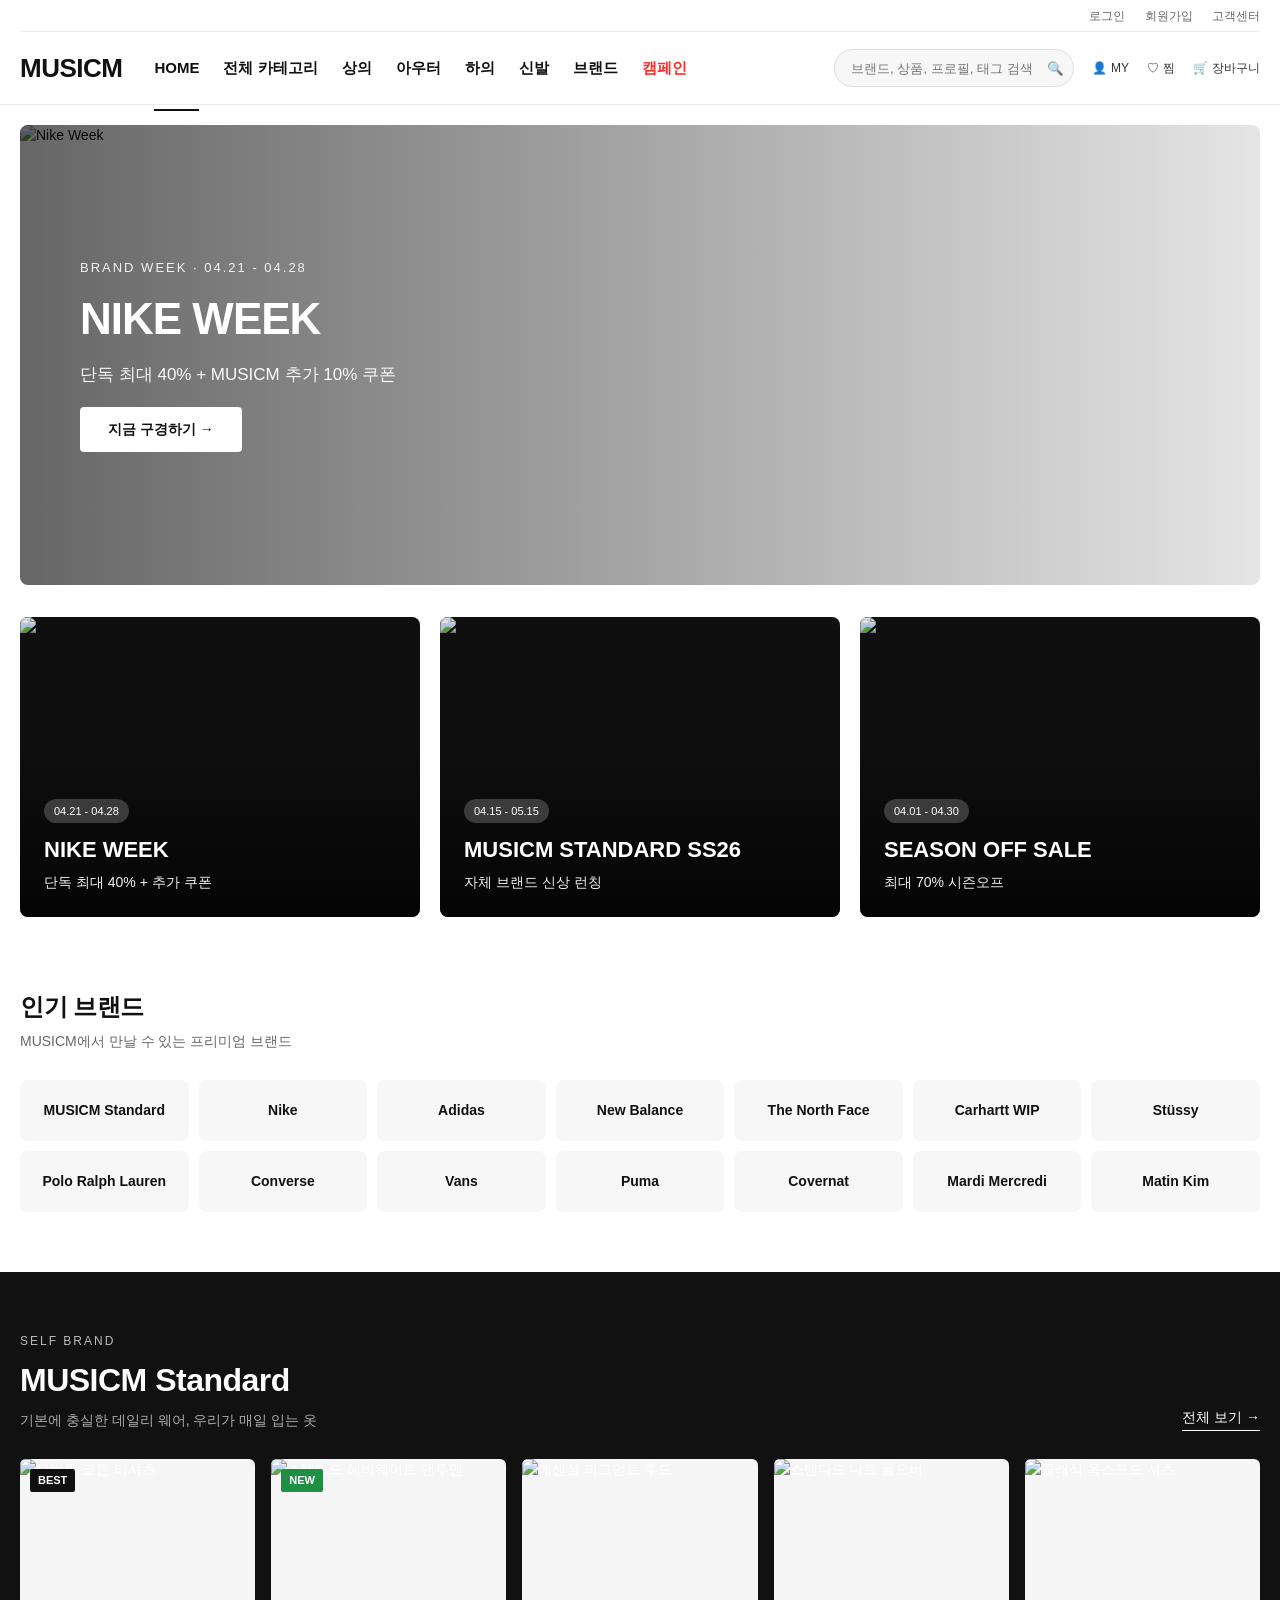
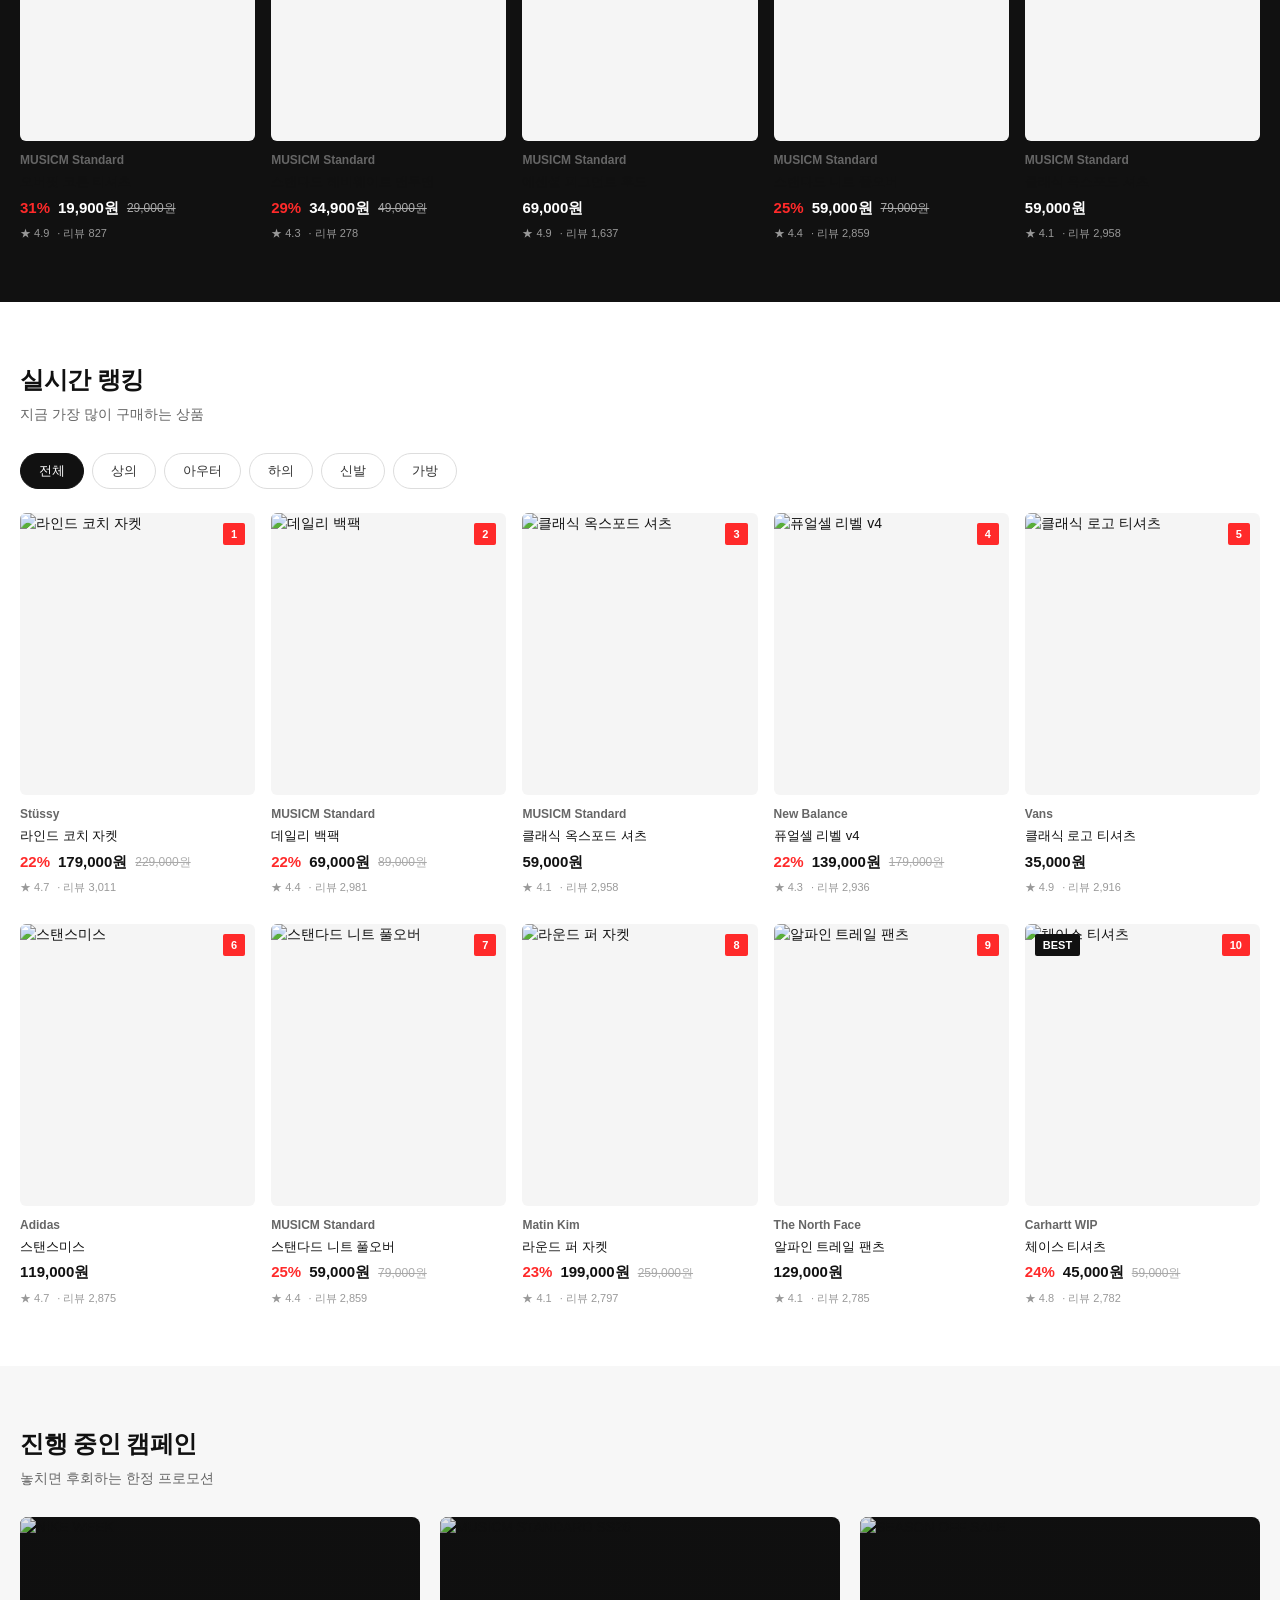
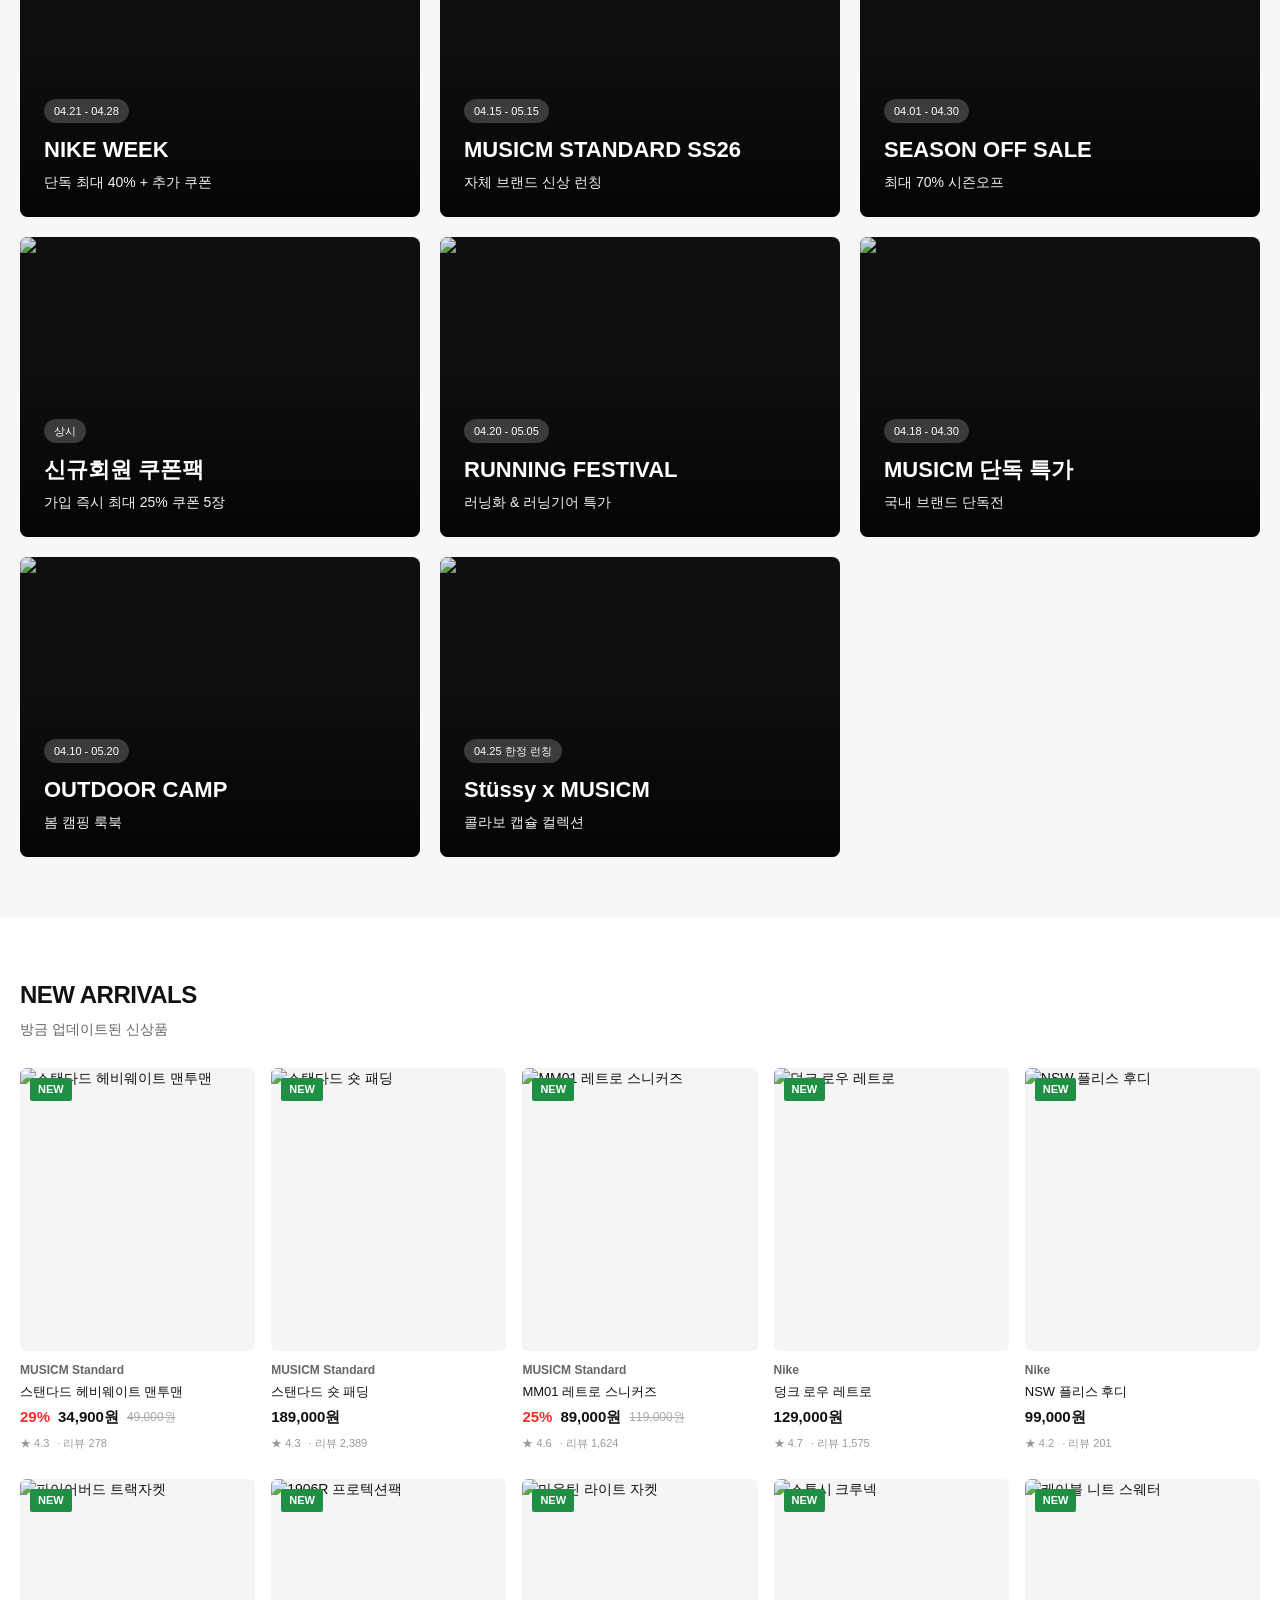
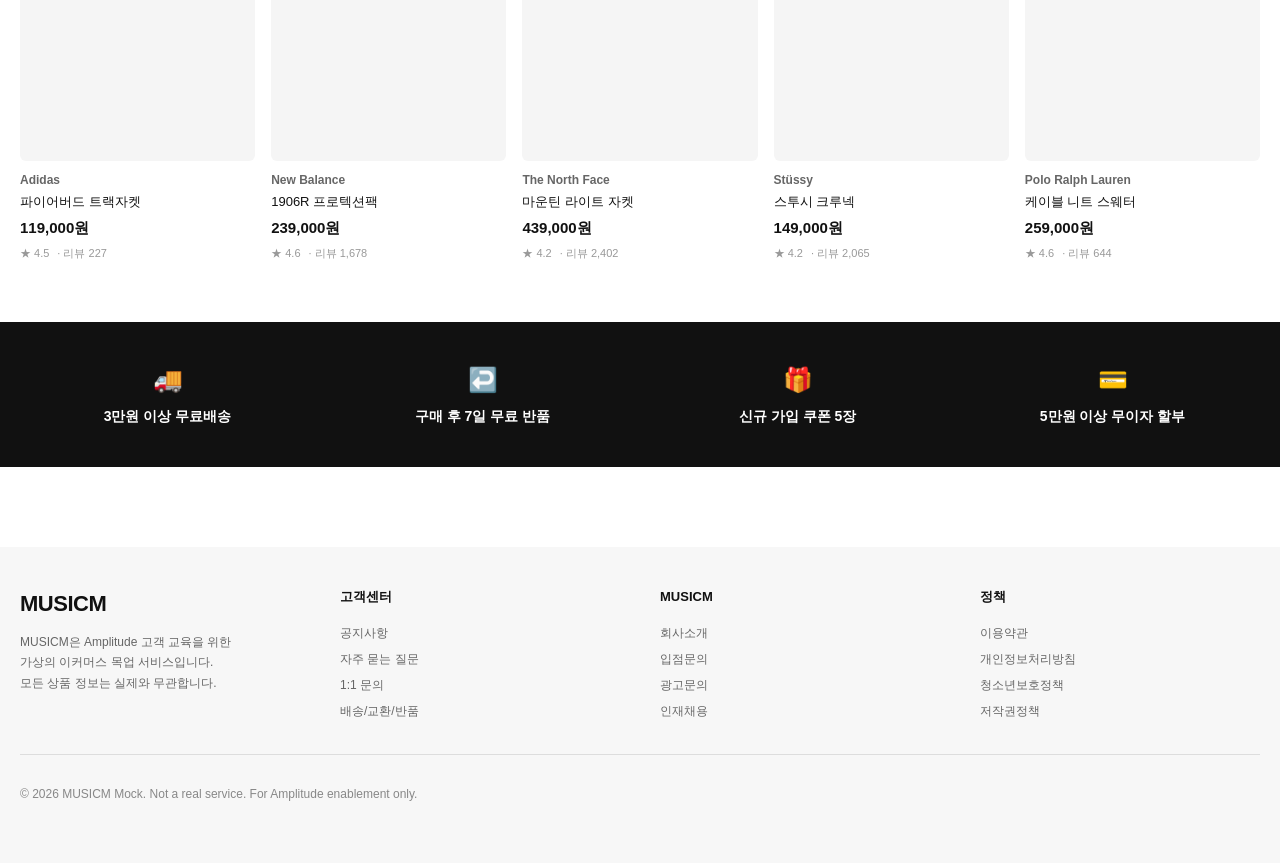
==== index.html @ 4f0309f0 "Initial commit: MUSICM mockup e-commerce site" ====
<!doctype html>
<html lang="ko">
<head>
  <meta charset="utf-8"/>
  <meta name="viewport" content="width=device-width, initial-scale=1"/>
  <title>MUSICM — 스타일을 연주하다</title>
  <link rel="stylesheet" href="css/style.css"/>
  <script src="js/purify.min.js"></script>
  <script src="js/amplitude-config.js"></script>
  <script type="module" src="js/amplitude.js"></script>
</head>
<body>
  <header class="site-header"></header>

  <main>
    <!-- Hero carousel -->
    <section style="padding: 20px 0;">
      <div class="container-wide">
        <a href="campaign.html?id=nike-week" class="hero-banner" style="display:block;" onclick="AMP.track('[Home] Hero Banner Clicked', {campaign_id: 'nike-week'});">
          <img src="https://images.unsplash.com/photo-1556906781-9a412961c28c?w=1800&q=75" alt="Nike Week"/>
          <div class="overlay">
            <div>
              <div style="font-size:13px; letter-spacing:2px; opacity:0.9; margin-bottom:8px;">BRAND WEEK · 04.21 - 04.28</div>
              <h2>NIKE WEEK</h2>
              <p>단독 최대 40% + MUSICM 추가 10% 쿠폰</p>
              <span class="btn-cta">지금 구경하기 →</span>
            </div>
          </div>
        </a>
      </div>
    </section>

    <!-- Small banners -->
    <section style="padding: 12px 0;">
      <div class="container-wide">
        <div class="campaign-grid" id="topCampaigns"></div>
      </div>
    </section>

    <!-- Brand Strip -->
    <section class="section">
      <div class="container-wide">
        <h3>인기 브랜드</h3>
        <p class="section-sub">MUSICM에서 만날 수 있는 프리미엄 브랜드</p>
        <div class="brand-strip" id="brandStrip"></div>
      </div>
    </section>

    <!-- MUSICM Standard -->
    <section class="section" style="background:#111; color:#fff;">
      <div class="container-wide">
        <div style="display:flex; justify-content:space-between; align-items:end; margin-bottom:28px;">
          <div>
            <div style="font-size:12px; letter-spacing:2px; opacity:0.7;">SELF BRAND</div>
            <h3 style="color:#fff; margin-top:6px; font-size:32px;">MUSICM Standard</h3>
            <p class="section-sub" style="color:#aaa; margin:0;">기본에 충실한 데일리 웨어, 우리가 매일 입는 옷</p>
          </div>
          <a href="brand.html?id=musicm-standard" style="color:#fff; border-bottom:1px solid #fff; padding-bottom:2px;">전체 보기 →</a>
        </div>
        <div class="product-grid" id="standardGrid"></div>
      </div>
    </section>

    <!-- Best (랭킹) -->
    <section class="section">
      <div class="container-wide">
        <h3>실시간 랭킹</h3>
        <p class="section-sub">지금 가장 많이 구매하는 상품</p>
        <div class="chip-row">
          <button class="chip active" data-rank="all">전체</button>
          <button class="chip" data-rank="top">상의</button>
          <button class="chip" data-rank="outer">아우터</button>
          <button class="chip" data-rank="bottom">하의</button>
          <button class="chip" data-rank="shoes">신발</button>
          <button class="chip" data-rank="bag">가방</button>
        </div>
        <div class="product-grid" id="rankGrid"></div>
      </div>
    </section>

    <!-- Campaigns -->
    <section class="section" style="background:#f7f7f7;">
      <div class="container-wide">
        <h3>진행 중인 캠페인</h3>
        <p class="section-sub">놓치면 후회하는 한정 프로모션</p>
        <div class="campaign-grid" id="campaignsGrid"></div>
      </div>
    </section>

    <!-- New Arrivals -->
    <section class="section">
      <div class="container-wide">
        <h3>NEW ARRIVALS</h3>
        <p class="section-sub">방금 업데이트된 신상품</p>
        <div class="product-grid" id="newGrid"></div>
      </div>
    </section>

    <!-- Benefit strip -->
    <section style="padding:40px 0; background:#111; color:#fff;">
      <div class="container-wide" style="display:grid; grid-template-columns:repeat(4,1fr); gap:20px; text-align:center;">
        <div><div style="font-size:24px;">🚚</div><div style="font-weight:700; margin-top:8px;">3만원 이상 무료배송</div></div>
        <div><div style="font-size:24px;">↩️</div><div style="font-weight:700; margin-top:8px;">구매 후 7일 무료 반품</div></div>
        <div><div style="font-size:24px;">🎁</div><div style="font-weight:700; margin-top:8px;">신규 가입 쿠폰 5장</div></div>
        <div><div style="font-size:24px;">💳</div><div style="font-weight:700; margin-top:8px;">5만원 이상 무이자 할부</div></div>
      </div>
    </section>
  </main>

  <footer class="site-footer"></footer>

  <script>window.__navActive = 'home';</script>
  <script src="js/data.js"></script>
  <script src="js/common.js"></script>
  <script>
    // Top small campaigns (3 featured)
    const topCamps = CAMPAIGNS.slice(0, 3);
    const topCampHTML = topCamps.map(c => `
      <a href="campaign.html?id=${esc(c.id)}" class="campaign-card" onclick="AMP.track('[Home] Top Campaign Clicked', {campaign_id: '${esc(c.id)}', title: '${esc(c.title)}'});">
        <img src="${esc(c.hero)}" alt="${esc(c.title)}"/>
        <div class="content">
          <span class="period-tag">${esc(c.period)}</span>
          <h4>${esc(c.title)}</h4>
          <p>${esc(c.subtitle)}</p>
        </div>
      </a>
    `).join('');
    setSafeHTML(document.getElementById('topCampaigns'), topCampHTML);

    // Brand strip
    const brandHTML = BRANDS.map(b => `
      <a href="brand.html?id=${esc(b.id)}" class="brand-chip" onclick="AMP.track('[Home] Brand Chip Clicked', {brand_id: '${esc(b.id)}', brand_name: '${esc(b.name)}'});">${esc(b.name)}</a>
    `).join('');
    setSafeHTML(document.getElementById('brandStrip'), brandHTML);

    // MUSICM Standard picks
    const standard = getProductsByBrand('musicm-standard').slice(0, 5);
    setSafeHTML(document.getElementById('standardGrid'), standard.map(productCardHTML).join(''));

    // Ranking grid with chip filter
    function renderRank(catId) {
      let list = [...PRODUCTS];
      if (catId && catId !== 'all') list = list.filter(p => p.category === catId);
      list = list.sort((a,b) => b.reviews - a.reviews).slice(0, 10);
      const html = list.map((p, i) => {
        const card = productCardHTML(p);
        return card.replace('<div class="thumb">', `<div class="thumb"><span class="badge" style="top:10px; right:10px; left:auto; background:#ff2a2a;">${i+1}</span>`);
      }).join('');
      setSafeHTML(document.getElementById('rankGrid'), html);
    }
    renderRank('all');
    document.querySelectorAll('.chip[data-rank]').forEach(chip => {
      chip.addEventListener('click', () => {
        document.querySelectorAll('.chip[data-rank]').forEach(c => c.classList.remove('active'));
        chip.classList.add('active');
        renderRank(chip.dataset.rank);
        AMP.track('[Home] Ranking Tab Changed', { category: chip.dataset.rank });
      });
    });

    // Product card click delegation by section
    function delegateProductClicks(containerId, eventName, extra = {}) {
      const el = document.getElementById(containerId);
      if (!el) return;
      el.addEventListener('click', (e) => {
        const card = e.target.closest('.product-card');
        if (!card) return;
        const m = (card.getAttribute('href') || '').match(/id=(\d+)/);
        if (!m) return;
        const pid = Number(m[1]);
        const p = getProduct(pid);
        AMP.track(eventName, { product_id: pid, brand: p && getBrand(p.brandId)?.name, ...extra });
      });
    }
    delegateProductClicks('rankGrid', '[Home] Ranking Product Clicked');
    delegateProductClicks('standardGrid', '[Home] Standard Product Clicked');
    delegateProductClicks('newGrid', '[Home] New Arrival Clicked');

    // Campaigns
    setSafeHTML(document.getElementById('campaignsGrid'), CAMPAIGNS.map(c => `
      <a href="campaign.html?id=${esc(c.id)}" class="campaign-card" onclick="AMP.track('[Home] Campaign Card Clicked', {campaign_id: '${esc(c.id)}', title: '${esc(c.title)}'});">
        <img src="${esc(c.hero)}" alt="${esc(c.title)}"/>
        <div class="content">
          <span class="period-tag">${esc(c.period)}</span>
          <h4>${esc(c.title)}</h4>
          <p>${esc(c.subtitle)}</p>
        </div>
      </a>
    `).join(''));

    // New arrivals (badge=NEW)
    const news = PRODUCTS.filter(p => p.badge === 'NEW').slice(0, 10);
    setSafeHTML(document.getElementById('newGrid'), news.map(productCardHTML).join(''));
  </script>
</body>
</html>
---- css/style.css ----
:root {
  --color-ink: #111;
  --color-sub: #666;
  --color-line: #eaeaea;
  --color-bg: #fff;
  --color-soft: #f7f7f7;
  --color-accent: #ff2a2a;
  --color-brand: #111;
}

* { box-sizing: border-box; }
html, body {
  margin: 0;
  padding: 0;
  font-family: 'Pretendard', -apple-system, BlinkMacSystemFont, 'Apple SD Gothic Neo', 'Noto Sans KR', 'Segoe UI', Roboto, sans-serif;
  color: var(--color-ink);
  background: #fff;
  -webkit-font-smoothing: antialiased;
  font-size: 14px;
  line-height: 1.5;
}

a { color: inherit; text-decoration: none; }
button { font-family: inherit; cursor: pointer; border: 0; background: none; color: inherit; }
img { display: block; max-width: 100%; }
input, textarea, select { font-family: inherit; }

/* Layout */
.container { max-width: 1280px; margin: 0 auto; padding: 0 20px; }
.container-wide { max-width: 1440px; margin: 0 auto; padding: 0 20px; }

/* Header */
.site-header { border-bottom: 1px solid var(--color-line); background: #fff; position: sticky; top: 0; z-index: 100; }
.header-top { display: flex; justify-content: space-between; align-items: center; height: 32px; font-size: 12px; color: var(--color-sub); border-bottom: 1px solid var(--color-line); }
.header-top a { margin-left: 16px; }
.header-top a:hover { color: var(--color-ink); }
.header-main { display: flex; align-items: center; gap: 32px; height: 72px; }
.logo { font-weight: 900; font-size: 26px; letter-spacing: -0.5px; color: #111; }
.logo span { color: #111; }
.gnb { display: flex; gap: 24px; font-weight: 600; font-size: 15px; flex: 1; }
.gnb a { padding: 10px 0; position: relative; }
.gnb a:hover { color: var(--color-accent); }
.gnb a.active::after { content: ''; position: absolute; left: 0; right: 0; bottom: -22px; height: 2px; background: #111; }
.header-actions { display: flex; align-items: center; gap: 18px; font-size: 13px; }
.search-box { position: relative; }
.search-box input { width: 240px; height: 38px; border: 1px solid #ddd; border-radius: 999px; padding: 0 40px 0 16px; background: #f7f7f7; transition: 0.2s; }
.search-box input:focus { outline: none; border-color: #111; background: #fff; }
.search-box button { position: absolute; right: 4px; top: 4px; width: 30px; height: 30px; display: flex; align-items: center; justify-content: center; }
.icon-btn { display: inline-flex; align-items: center; gap: 4px; color: #333; font-size: 12px; position: relative; }
.icon-btn:hover { color: var(--color-accent); }
.cart-count { position: absolute; top: -4px; right: -8px; background: var(--color-accent); color: #fff; font-size: 10px; font-weight: 700; min-width: 16px; height: 16px; border-radius: 8px; padding: 0 4px; display: flex; align-items: center; justify-content: center; }

/* Hero / Banner */
.hero-banner { position: relative; overflow: hidden; border-radius: 8px; }
.hero-banner img { width: 100%; height: 460px; object-fit: cover; }
.hero-banner .overlay { position: absolute; inset: 0; background: linear-gradient(to right, rgba(0,0,0,0.6), rgba(0,0,0,0.1)); display: flex; align-items: center; padding: 0 60px; color: #fff; }
.hero-banner h2 { font-size: 44px; font-weight: 900; margin: 0 0 10px; letter-spacing: -1px; }
.hero-banner p { font-size: 17px; margin: 0 0 20px; opacity: 0.95; }
.hero-banner .btn-cta { display: inline-block; background: #fff; color: #111; padding: 12px 28px; font-weight: 700; border-radius: 4px; }

/* Section */
.section { padding: 60px 0; }
.section h3 { font-size: 24px; font-weight: 800; margin: 0 0 6px; letter-spacing: -0.5px; }
.section p.section-sub { color: var(--color-sub); margin: 0 0 28px; }

/* Product Grid */
.product-grid { display: grid; grid-template-columns: repeat(5, 1fr); gap: 28px 16px; }
.product-grid-4 { display: grid; grid-template-columns: repeat(4, 1fr); gap: 28px 16px; }
@media (max-width: 1024px) {
  .product-grid { grid-template-columns: repeat(3, 1fr); }
  .product-grid-4 { grid-template-columns: repeat(3, 1fr); }
}
@media (max-width: 640px) {
  .product-grid, .product-grid-4 { grid-template-columns: repeat(2, 1fr); gap: 20px 10px; }
}

.product-card { position: relative; display: block; }
.product-card .thumb { position: relative; width: 100%; aspect-ratio: 5/6; overflow: hidden; border-radius: 6px; background: #f5f5f5; }
.product-card .thumb img { width: 100%; height: 100%; object-fit: cover; transition: opacity .3s; }
.product-card .thumb img.hover { position: absolute; inset: 0; opacity: 0; }
.product-card:hover .thumb img.hover { opacity: 1; }
.product-card .badge { position: absolute; top: 10px; left: 10px; background: #111; color: #fff; font-size: 11px; font-weight: 700; padding: 3px 8px; border-radius: 2px; z-index: 2; }
.product-card .badge.sale { background: var(--color-accent); }
.product-card .badge.new { background: #1f8f44; }
.product-card .brand-name { font-size: 12px; color: #666; margin-top: 10px; font-weight: 600; }
.product-card .name { font-size: 13px; margin-top: 4px; line-height: 1.35; color: #111; display: -webkit-box; -webkit-line-clamp: 2; -webkit-box-orient: vertical; overflow: hidden; }
.product-card .price-row { margin-top: 6px; display: flex; align-items: center; gap: 8px; }
.product-card .discount { color: var(--color-accent); font-weight: 800; font-size: 15px; }
.product-card .price { font-weight: 700; font-size: 15px; }
.product-card .price-orig { color: #aaa; text-decoration: line-through; font-size: 12px; }
.product-card .meta { display: flex; gap: 8px; font-size: 11px; color: #999; margin-top: 6px; }

/* Buttons */
.btn { display: inline-flex; align-items: center; justify-content: center; padding: 12px 24px; font-weight: 700; border-radius: 4px; transition: 0.15s; }
.btn-primary { background: #111; color: #fff; }
.btn-primary:hover { background: #333; }
.btn-outline { background: #fff; color: #111; border: 1px solid #ddd; }
.btn-outline:hover { border-color: #111; }
.btn-accent { background: var(--color-accent); color: #fff; }
.btn-block { width: 100%; }
.btn-lg { padding: 16px 28px; font-size: 16px; }

/* Forms */
.form-group { margin-bottom: 16px; }
.form-group label { display: block; font-size: 13px; font-weight: 600; margin-bottom: 6px; color: #333; }
.form-control { width: 100%; height: 48px; padding: 0 14px; border: 1px solid #ddd; border-radius: 4px; font-size: 14px; background: #fff; }
.form-control:focus { outline: none; border-color: #111; }
textarea.form-control { height: auto; padding: 12px 14px; resize: vertical; min-height: 100px; }

/* Auth layouts */
.auth-wrap { max-width: 420px; margin: 60px auto; padding: 0 20px; }
.auth-wrap h1 { font-size: 28px; font-weight: 900; text-align: center; margin-bottom: 36px; }

/* Breadcrumb */
.breadcrumb { font-size: 12px; color: #888; padding: 16px 0; }
.breadcrumb a:hover { color: #111; }
.breadcrumb span + span::before { content: ' > '; margin: 0 6px; color: #ccc; }

/* Footer */
.site-footer { margin-top: 80px; padding: 40px 0 60px; background: #f7f7f7; font-size: 12px; color: #666; }
.site-footer .footer-grid { display: grid; grid-template-columns: repeat(4, 1fr); gap: 40px; margin-bottom: 30px; }
.site-footer h5 { font-size: 13px; font-weight: 700; color: #111; margin: 0 0 14px; }
.site-footer a { display: block; padding: 4px 0; color: #666; }
.site-footer a:hover { color: #111; }
.site-footer .copyright { padding-top: 30px; border-top: 1px solid #ddd; color: #888; }

/* Category chips */
.chip-row { display: flex; gap: 8px; flex-wrap: wrap; margin-bottom: 24px; }
.chip { padding: 8px 18px; border: 1px solid #ddd; border-radius: 999px; font-size: 13px; background: #fff; color: #333; cursor: pointer; }
.chip.active { background: #111; color: #fff; border-color: #111; }
.chip:hover { border-color: #111; }

/* Brand cards on home */
.brand-strip { display: grid; grid-template-columns: repeat(7, 1fr); gap: 10px; }
@media (max-width: 900px) { .brand-strip { grid-template-columns: repeat(4, 1fr); } }
.brand-chip { background: #f7f7f7; padding: 20px 10px; text-align: center; border-radius: 8px; font-weight: 700; font-size: 14px; transition: 0.2s; }
.brand-chip:hover { background: #111; color: #fff; }

/* Campaign cards */
.campaign-grid { display: grid; grid-template-columns: repeat(3, 1fr); gap: 20px; }
@media (max-width: 900px) { .campaign-grid { grid-template-columns: repeat(2, 1fr); } }
@media (max-width: 640px) { .campaign-grid { grid-template-columns: 1fr; } }
.campaign-card { position: relative; border-radius: 8px; overflow: hidden; aspect-ratio: 4/3; background: #111; display: block; }
.campaign-card img { width: 100%; height: 100%; object-fit: cover; transition: transform .4s; }
.campaign-card:hover img { transform: scale(1.04); }
.campaign-card .content { position: absolute; inset: 0; padding: 24px; color: #fff; display: flex; flex-direction: column; justify-content: flex-end; background: linear-gradient(to top, rgba(0,0,0,0.75), rgba(0,0,0,0.1) 60%); }
.campaign-card h4 { font-size: 22px; font-weight: 900; margin: 0 0 6px; }
.campaign-card p { margin: 0; font-size: 14px; opacity: 0.95; }
.campaign-card .period-tag { align-self: flex-start; background: rgba(255,255,255,0.2); backdrop-filter: blur(8px); font-size: 11px; padding: 4px 10px; border-radius: 999px; margin-bottom: 10px; }

/* Product Detail */
.pd-layout { display: grid; grid-template-columns: 1fr 1fr; gap: 60px; margin: 20px 0 60px; }
@media (max-width: 900px) { .pd-layout { grid-template-columns: 1fr; gap: 30px; } }
.pd-gallery .main { width: 100%; aspect-ratio: 4/5; border-radius: 6px; overflow: hidden; background: #f5f5f5; }
.pd-gallery .thumbs { display: grid; grid-template-columns: repeat(4, 1fr); gap: 8px; margin-top: 8px; }
.pd-gallery .thumbs img { width: 100%; aspect-ratio: 1; object-fit: cover; border-radius: 4px; cursor: pointer; border: 2px solid transparent; }
.pd-gallery .thumbs img.active { border-color: #111; }
.pd-info .brand-link { font-size: 14px; color: #666; font-weight: 600; display: inline-block; margin-bottom: 8px; }
.pd-info .brand-link:hover { text-decoration: underline; }
.pd-info h1 { font-size: 22px; font-weight: 600; margin: 0 0 16px; line-height: 1.4; }
.pd-info .rating { font-size: 13px; color: #666; margin-bottom: 20px; }
.pd-info .price-block { padding: 20px 0; border-top: 1px solid #eee; border-bottom: 1px solid #eee; }
.pd-info .price-main { display: flex; align-items: baseline; gap: 10px; }
.pd-info .discount { color: var(--color-accent); font-size: 30px; font-weight: 900; }
.pd-info .price-final { font-size: 30px; font-weight: 900; }
.pd-info .price-orig { color: #aaa; text-decoration: line-through; font-size: 15px; }
.pd-options { margin: 24px 0; }
.pd-options label { display: block; font-weight: 700; margin-bottom: 10px; font-size: 14px; }
.pd-options select { width: 100%; height: 48px; border: 1px solid #ddd; padding: 0 12px; border-radius: 4px; background: #fff; }
.pd-actions { display: grid; grid-template-columns: 1fr 1fr 1fr; gap: 8px; margin-top: 24px; }
.pd-actions .btn-cart { grid-column: span 2; background: #fff; color: #111; border: 1px solid #111; }

/* Cart */
.cart-grid { display: grid; grid-template-columns: 1fr 320px; gap: 40px; }
@media (max-width: 900px) { .cart-grid { grid-template-columns: 1fr; } }
.cart-item { display: grid; grid-template-columns: 100px 1fr auto; gap: 16px; padding: 20px 0; border-bottom: 1px solid #eee; align-items: center; }
.cart-item img { width: 100px; aspect-ratio: 5/6; object-fit: cover; border-radius: 4px; }
.cart-item .cart-brand { font-size: 12px; color: #666; font-weight: 600; }
.cart-item .cart-name { font-size: 14px; margin: 4px 0; }
.cart-item .cart-opts { font-size: 12px; color: #888; }
.cart-item .qty { display: inline-flex; border: 1px solid #ddd; border-radius: 4px; overflow: hidden; margin-top: 8px; }
.cart-item .qty button { width: 28px; height: 28px; background: #fff; }
.cart-item .qty input { width: 40px; height: 28px; border: 0; text-align: center; border-left: 1px solid #ddd; border-right: 1px solid #ddd; }
.cart-item .cart-price { text-align: right; font-weight: 700; }
.cart-item .remove { display: block; margin-top: 6px; font-size: 12px; color: #888; }
.cart-summary { background: #f7f7f7; padding: 24px; border-radius: 8px; position: sticky; top: 120px; align-self: start; }
.cart-summary h4 { margin: 0 0 16px; font-size: 16px; }
.cart-summary .row { display: flex; justify-content: space-between; padding: 8px 0; font-size: 14px; }
.cart-summary .total { font-weight: 900; font-size: 18px; border-top: 1px solid #ddd; padding-top: 12px; margin-top: 8px; }

/* Checkout */
.checkout-grid { display: grid; grid-template-columns: 1fr 380px; gap: 40px; }
@media (max-width: 900px) { .checkout-grid { grid-template-columns: 1fr; } }
.checkout-section { padding: 24px 0; border-top: 1px solid #eee; }
.checkout-section:first-child { border-top: 0; padding-top: 0; }
.checkout-section h3 { font-size: 18px; margin: 0 0 16px; }

/* MyPage */
.mp-layout { display: grid; grid-template-columns: 220px 1fr; gap: 40px; }
@media (max-width: 900px) { .mp-layout { grid-template-columns: 1fr; } }
.mp-side { border-right: 1px solid #eee; padding-right: 20px; }
.mp-side h4 { font-size: 14px; font-weight: 800; margin: 20px 0 10px; }
.mp-side a { display: block; padding: 8px 0; font-size: 13px; color: #555; }
.mp-side a:hover, .mp-side a.active { color: #111; font-weight: 700; }
.mp-profile { background: #f7f7f7; border-radius: 8px; padding: 24px; margin-bottom: 24px; display: flex; align-items: center; gap: 20px; }
.mp-profile .avatar { width: 64px; height: 64px; border-radius: 50%; background: #111; color: #fff; display: flex; align-items: center; justify-content: center; font-size: 24px; font-weight: 800; }
.mp-cards { display: grid; grid-template-columns: repeat(4,1fr); gap: 12px; margin-bottom: 32px; }
.mp-cards .card { background: #f7f7f7; padding: 16px; border-radius: 8px; text-align: center; }
.mp-cards .num { font-size: 22px; font-weight: 900; }
.mp-cards .label { font-size: 12px; color: #666; }

/* Tables */
table { width: 100%; border-collapse: collapse; }
th, td { padding: 12px 8px; text-align: left; font-size: 13px; border-bottom: 1px solid #eee; }
th { background: #f7f7f7; font-weight: 700; font-size: 12px; }

/* Toast */
.toast { position: fixed; bottom: 30px; left: 50%; transform: translateX(-50%); background: #111; color: #fff; padding: 14px 22px; border-radius: 6px; font-size: 14px; z-index: 500; animation: toastIn 0.2s, toastOut 0.2s 2.5s forwards; }
@keyframes toastIn { from { opacity: 0; transform: translate(-50%, 20px); } to { opacity: 1; transform: translate(-50%, 0); } }
@keyframes toastOut { to { opacity: 0; transform: translate(-50%, 20px); } }

/* Misc */
.rank { display: inline-flex; width: 22px; height: 22px; align-items: center; justify-content: center; font-weight: 800; background: #111; color: #fff; border-radius: 4px; font-size: 12px; margin-right: 6px; }
.page-title { font-size: 28px; font-weight: 900; margin: 20px 0 8px; letter-spacing: -0.5px; }
.page-sub { color: #666; margin: 0 0 28px; }
.empty { text-align: center; padding: 80px 20px; color: #888; }
.muted { color: #888; }
.divider { border-top: 1px solid #eee; margin: 20px 0; }

.campaign-hero { position: relative; width: 100%; height: 360px; border-radius: 8px; overflow: hidden; margin-bottom: 32px; }
.campaign-hero img { width: 100%; height: 100%; object-fit: cover; }
.campaign-hero .overlay { position: absolute; inset: 0; background: linear-gradient(to top, rgba(0,0,0,0.7), transparent); color: #fff; padding: 40px; display: flex; flex-direction: column; justify-content: flex-end; }
.campaign-hero h1 { font-size: 42px; font-weight: 900; margin: 0 0 6px; letter-spacing: -1px; }
.campaign-hero p.tag { font-size: 16px; margin: 0 0 10px; opacity: 0.95; }
.campaign-hero p.period { font-size: 13px; opacity: 0.8; margin: 0; }
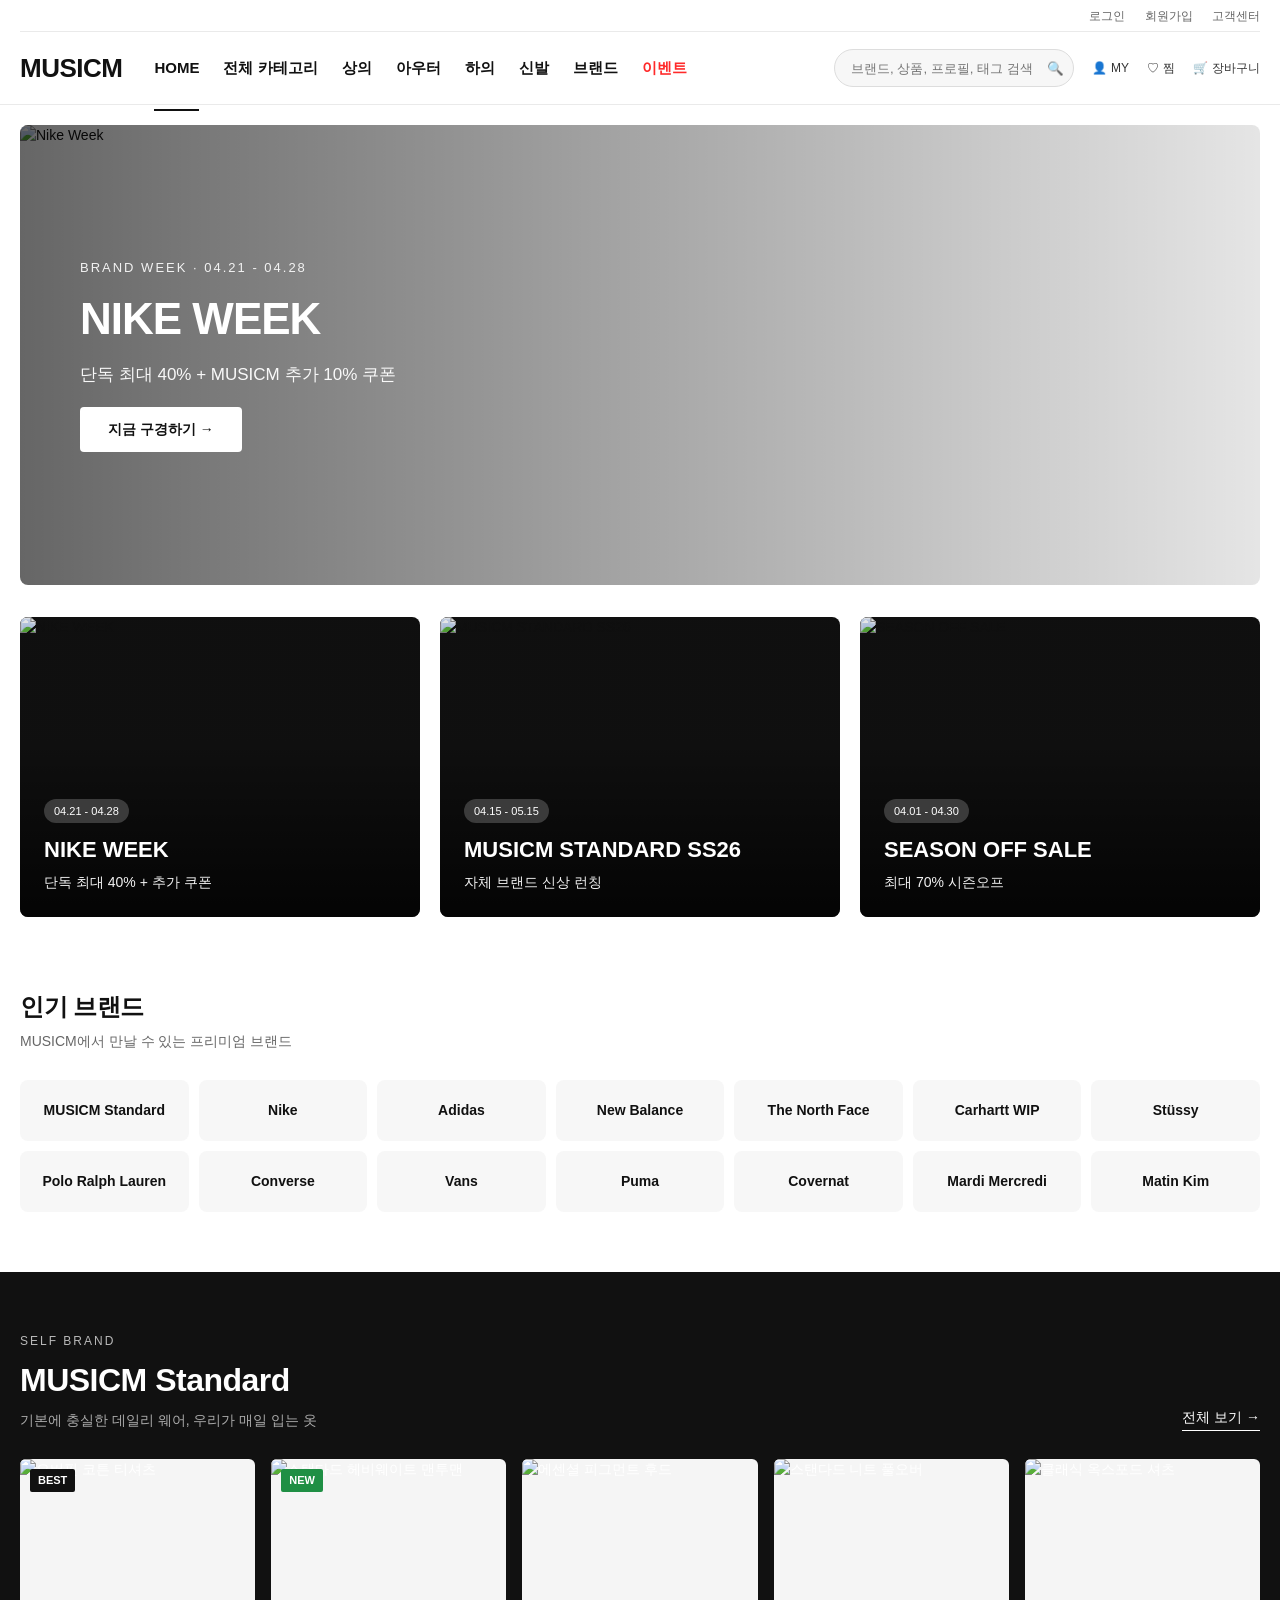
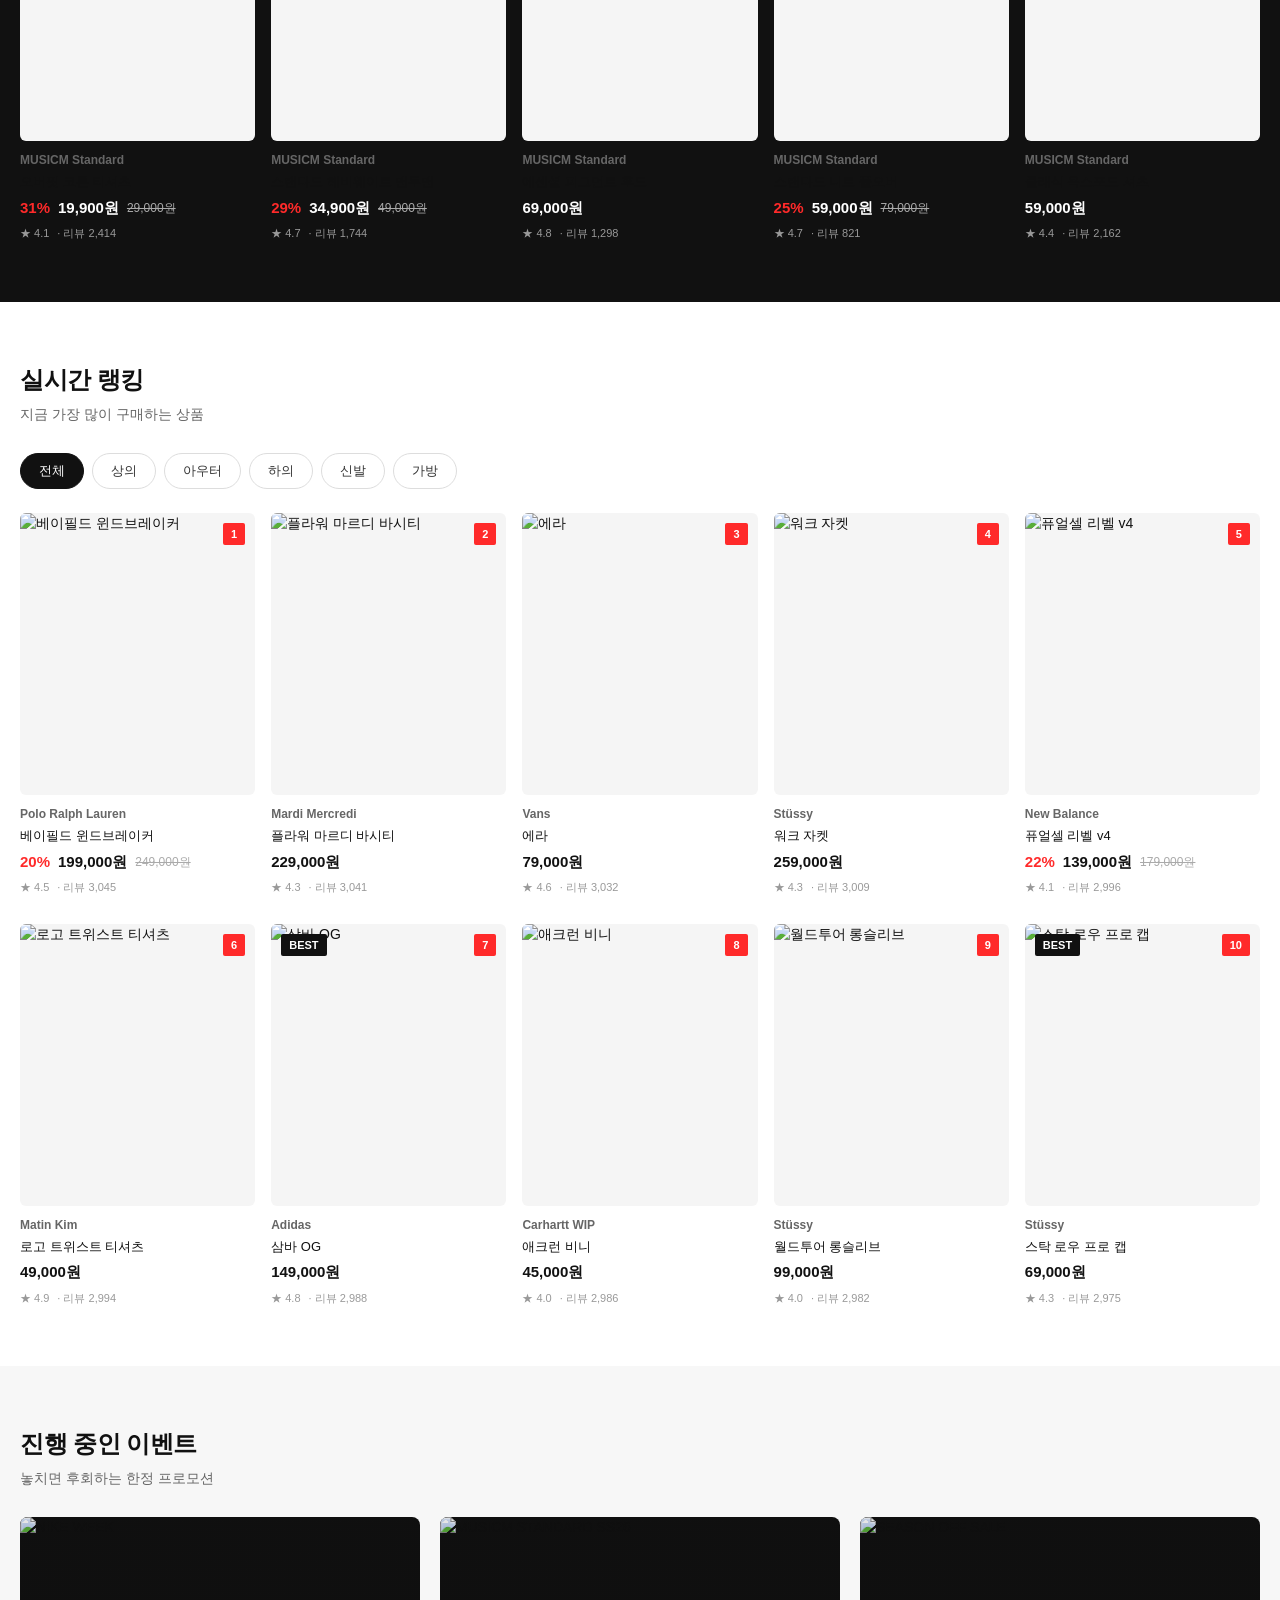
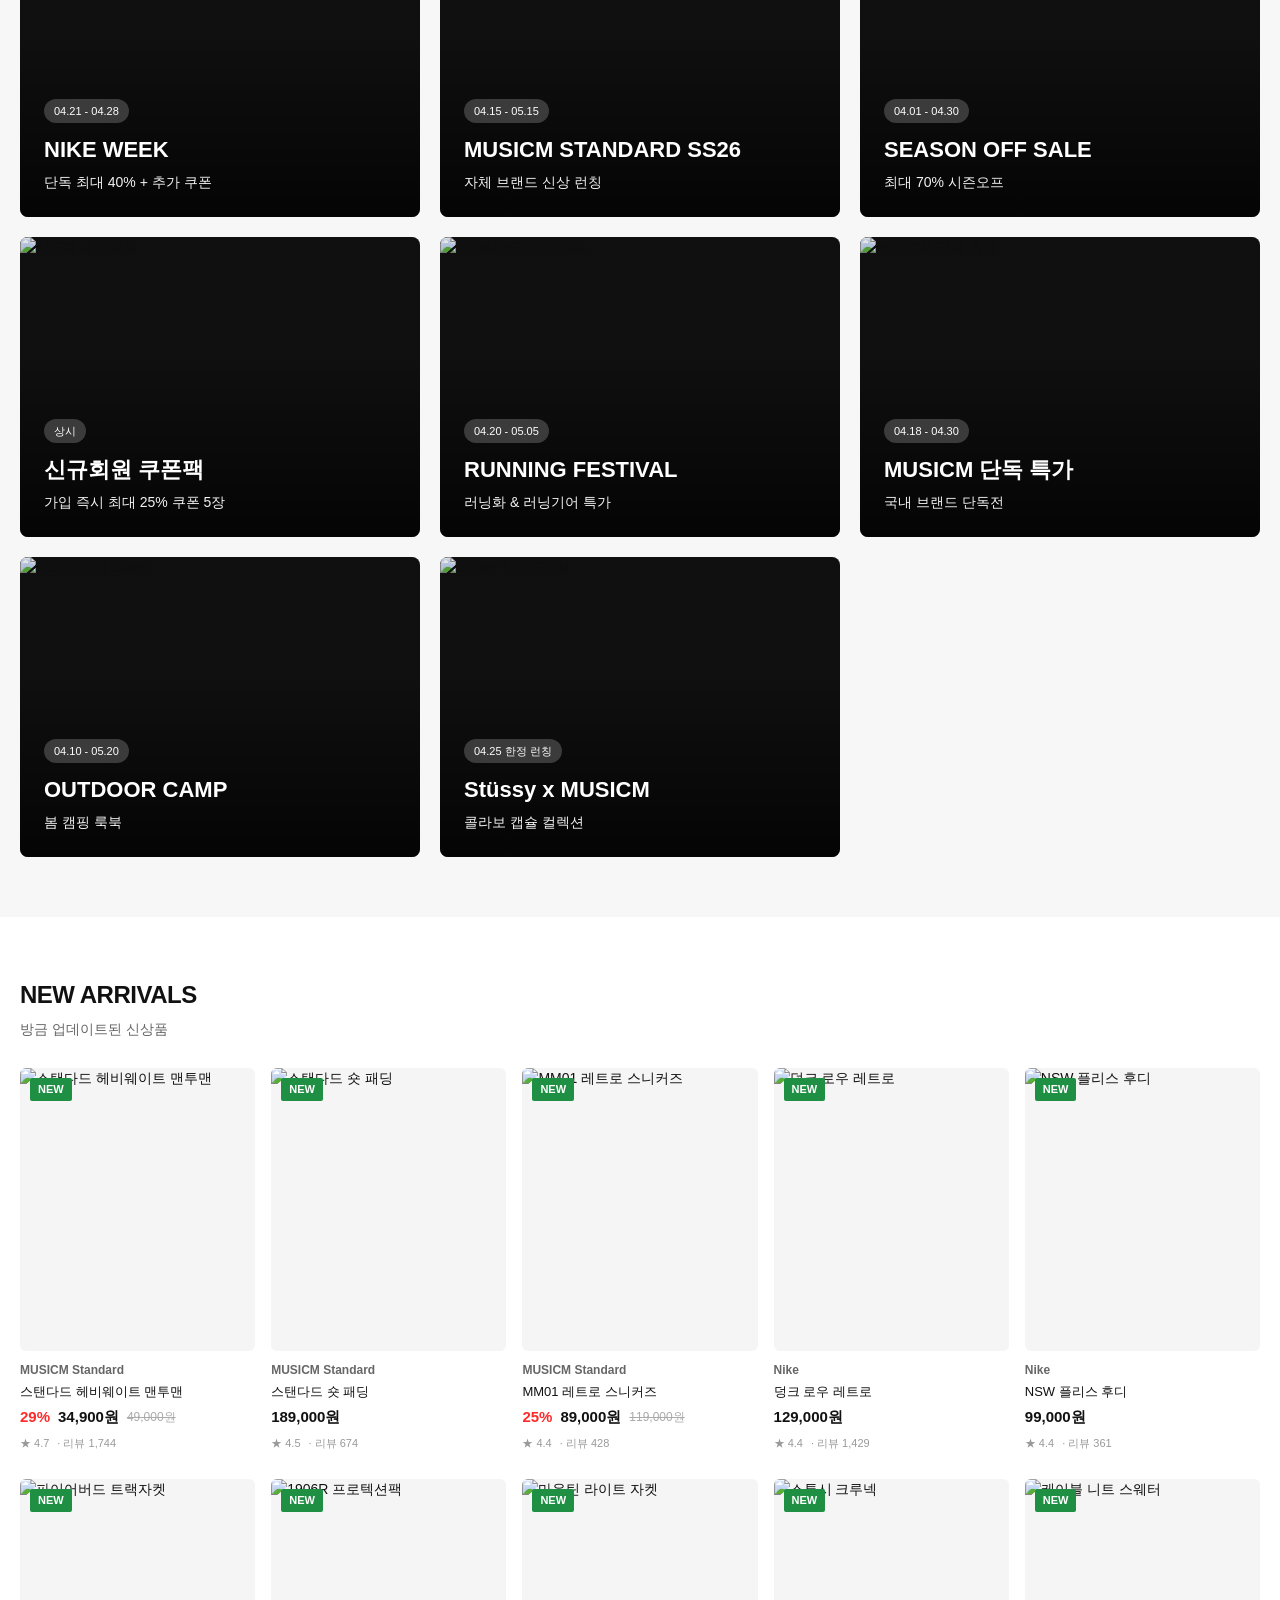
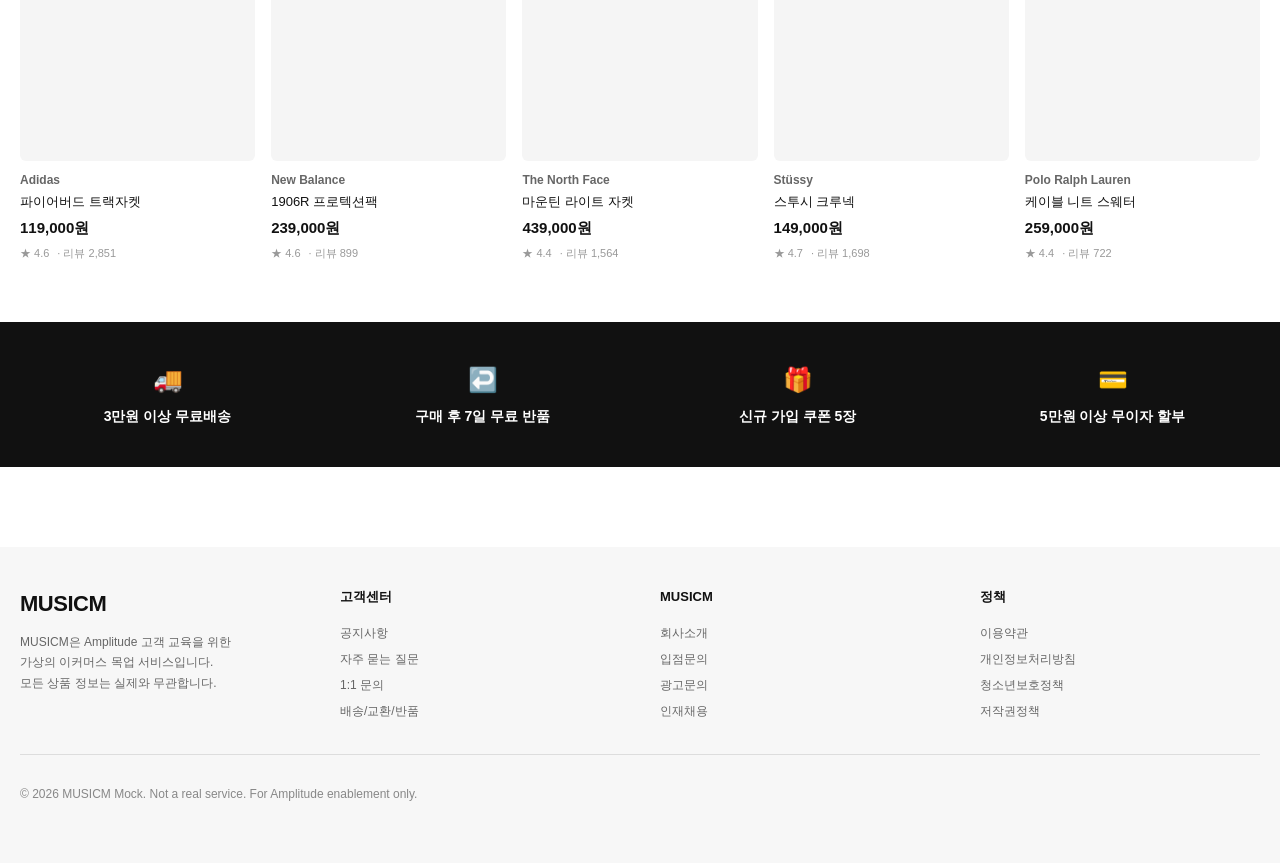
==== commit 683ba98b: "Rename user-facing "캠페인" label to "이벤트" Updates nav link, page titles, breadcrumbs, empty-state, and" ====
--- a/index.html
+++ b/index.html
@@ -81,7 +81,7 @@
     <!-- Campaigns -->
     <section class="section" style="background:#f7f7f7;">
       <div class="container-wide">
-        <h3>진행 중인 캠페인</h3>
+        <h3>진행 중인 이벤트</h3>
         <p class="section-sub">놓치면 후회하는 한정 프로모션</p>
         <div class="campaign-grid" id="campaignsGrid"></div>
       </div>
